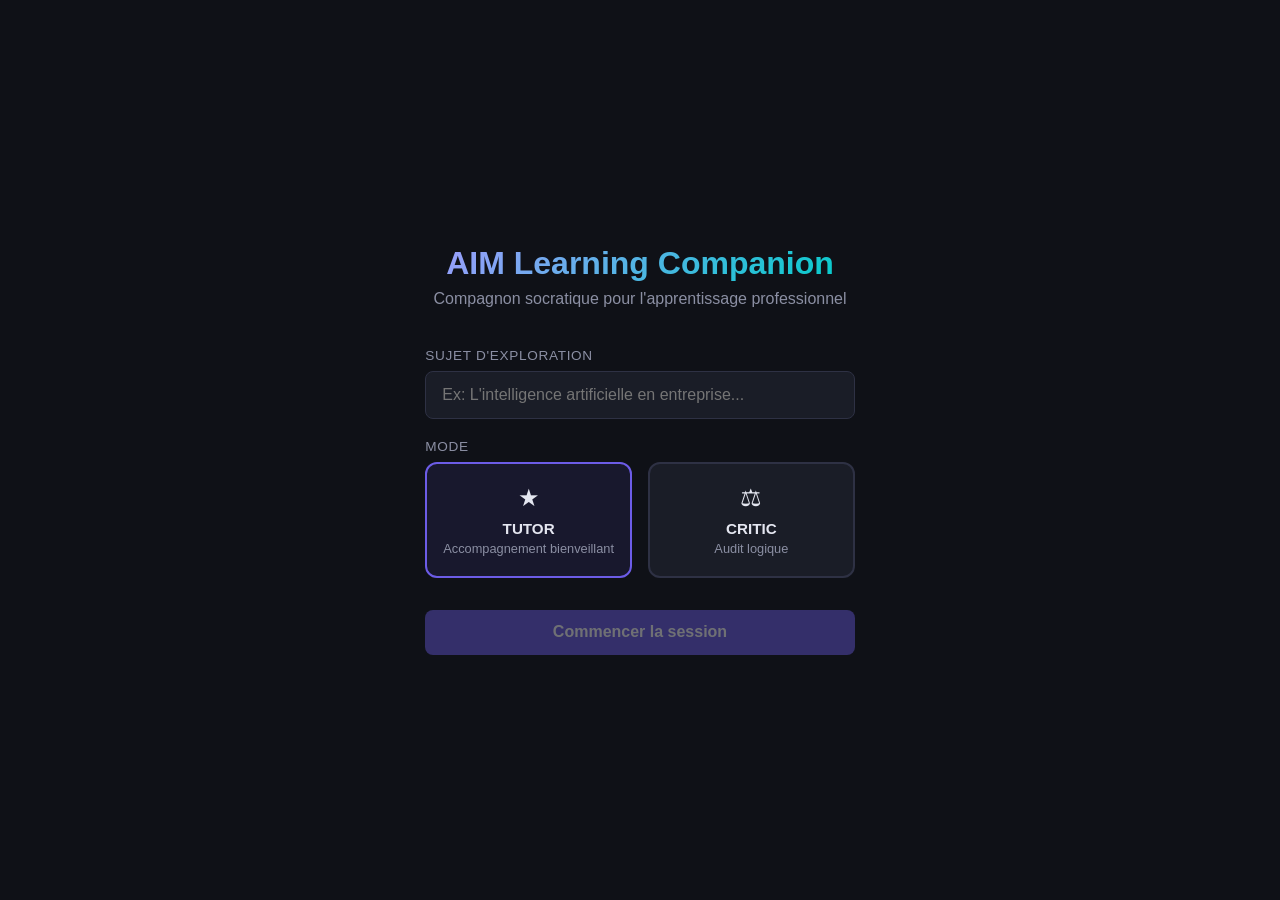
==== static/index.html @ 87344df1 "Build AIM Learning Companion - Socratic AI tutor for professional training Single-page web app with:" ====
<!DOCTYPE html>
<html lang="fr">
<head>
    <meta charset="UTF-8">
    <meta name="viewport" content="width=device-width, initial-scale=1.0">
    <title>AIM Learning Companion</title>
    <link rel="stylesheet" href="/static/style.css">
</head>
<body>
    <div id="app">
        <!-- Setup Screen -->
        <div id="setup-screen" class="screen active">
            <div class="setup-container">
                <h1>AIM Learning Companion</h1>
                <p class="subtitle">Compagnon socratique pour l'apprentissage professionnel</p>
                <div class="setup-form">
                    <label for="topic-input">Sujet d'exploration</label>
                    <input type="text" id="topic-input" placeholder="Ex: L'intelligence artificielle en entreprise..." autocomplete="off">
                    <label for="mode-select">Mode</label>
                    <div class="mode-selector">
                        <button class="mode-btn active" data-mode="TUTOR">
                            <span class="mode-icon">&#9733;</span>
                            <span class="mode-label">TUTOR</span>
                            <span class="mode-desc">Accompagnement bienveillant</span>
                        </button>
                        <button class="mode-btn" data-mode="CRITIC">
                            <span class="mode-icon">&#9878;</span>
                            <span class="mode-label">CRITIC</span>
                            <span class="mode-desc">Audit logique</span>
                        </button>
                    </div>
                    <button id="start-btn" class="primary-btn" disabled>Commencer la session</button>
                </div>
            </div>
        </div>

        <!-- Chat Screen -->
        <div id="chat-screen" class="screen">
            <header class="chat-header">
                <div class="header-left">
                    <h2>Companion</h2>
                    <span id="header-mode" class="mode-badge">TUTOR</span>
                    <span id="header-topic" class="topic-badge"></span>
                </div>
                <div class="header-right">
                    <button id="end-session-btn" class="secondary-btn">Terminer la session</button>
                    <button id="reset-btn" class="secondary-btn">Reset</button>
                </div>
            </header>

            <!-- Phase Indicator -->
            <div class="phase-indicator">
                <div class="phase-step" data-phase="0">
                    <div class="phase-dot"></div>
                    <span class="phase-label">0 Ciblage</span>
                </div>
                <div class="phase-connector"></div>
                <div class="phase-step" data-phase="1">
                    <div class="phase-dot"></div>
                    <span class="phase-label">1 Clarification</span>
                </div>
                <div class="phase-connector"></div>
                <div class="phase-step" data-phase="2">
                    <div class="phase-dot"></div>
                    <span class="phase-label">2 Mécanisme</span>
                </div>
                <div class="phase-connector"></div>
                <div class="phase-step" data-phase="3">
                    <div class="phase-dot"></div>
                    <span class="phase-label">3 Vérification</span>
                </div>
                <div class="phase-connector"></div>
                <div class="phase-step" data-phase="4">
                    <div class="phase-dot"></div>
                    <span class="phase-label">4 Stress-test</span>
                </div>
            </div>

            <!-- Chat Messages -->
            <div id="chat-messages" class="chat-messages"></div>

            <!-- Input Area -->
            <div class="chat-input-area">
                <textarea id="chat-input" placeholder="Écris ta réponse ici..." rows="2"></textarea>
                <button id="send-btn" class="primary-btn">Envoyer</button>
            </div>
        </div>

        <!-- Analysis Screen -->
        <div id="analysis-screen" class="screen">
            <div class="analysis-container">
                <h2>Analyse de session</h2>
                <div id="analysis-loading" class="loading">Analyse en cours...</div>
                <div id="analysis-content" class="hidden">
                    <div class="scores-grid" id="scores-grid"></div>
                    <div class="analysis-section">
                        <h3>Résumé</h3>
                        <p id="analysis-summary"></p>
                    </div>
                    <div class="analysis-section">
                        <h3>Points forts</h3>
                        <ul id="analysis-strengths"></ul>
                    </div>
                    <div class="analysis-section">
                        <h3>Axes d'amélioration</h3>
                        <ul id="analysis-weaknesses"></ul>
                    </div>
                    <div class="analysis-section">
                        <h3>Rythme</h3>
                        <p id="analysis-rhythm"></p>
                    </div>
                    <div class="analysis-actions">
                        <button id="export-btn" class="primary-btn">Exporter en JSON</button>
                        <button id="new-session-btn" class="secondary-btn">Nouvelle session</button>
                    </div>
                </div>
            </div>
        </div>
    </div>

    <script src="/static/app.js"></script>
</body>
</html>
---- static/style.css ----
* {
    margin: 0;
    padding: 0;
    box-sizing: border-box;
}

:root {
    --bg: #0f1117;
    --surface: #1a1d27;
    --surface-2: #242734;
    --border: #2e3144;
    --text: #e4e6f0;
    --text-muted: #8b8fa3;
    --primary: #6c5ce7;
    --primary-light: #a29bfe;
    --accent: #00cec9;
    --success: #00b894;
    --warning: #fdcb6e;
    --danger: #e17055;
    --phase-active: #6c5ce7;
    --phase-done: #00b894;
    --phase-pending: #2e3144;
    --radius: 12px;
    --radius-sm: 8px;
}

body {
    font-family: -apple-system, BlinkMacSystemFont, 'Segoe UI', Roboto, sans-serif;
    background: var(--bg);
    color: var(--text);
    min-height: 100vh;
}

.screen {
    display: none;
    min-height: 100vh;
}

.screen.active {
    display: flex;
    flex-direction: column;
}

/* Setup Screen */
.setup-container {
    max-width: 520px;
    margin: auto;
    padding: 2rem;
    text-align: center;
}

.setup-container h1 {
    font-size: 2rem;
    margin-bottom: 0.5rem;
    background: linear-gradient(135deg, var(--primary-light), var(--accent));
    -webkit-background-clip: text;
    -webkit-text-fill-color: transparent;
    background-clip: text;
}

.subtitle {
    color: var(--text-muted);
    margin-bottom: 2.5rem;
    font-size: 1rem;
}

.setup-form {
    text-align: left;
}

.setup-form label {
    display: block;
    font-size: 0.85rem;
    color: var(--text-muted);
    margin-bottom: 0.5rem;
    margin-top: 1.25rem;
    text-transform: uppercase;
    letter-spacing: 0.05em;
}

.setup-form input {
    width: 100%;
    padding: 0.85rem 1rem;
    background: var(--surface);
    border: 1px solid var(--border);
    border-radius: var(--radius-sm);
    color: var(--text);
    font-size: 1rem;
    outline: none;
    transition: border-color 0.2s;
}

.setup-form input:focus {
    border-color: var(--primary);
}

.mode-selector {
    display: grid;
    grid-template-columns: 1fr 1fr;
    gap: 1rem;
    margin-top: 0.25rem;
}

.mode-btn {
    background: var(--surface);
    border: 2px solid var(--border);
    border-radius: var(--radius);
    padding: 1.25rem 1rem;
    cursor: pointer;
    text-align: center;
    transition: all 0.2s;
    color: var(--text);
}

.mode-btn:hover {
    border-color: var(--primary);
}

.mode-btn.active {
    border-color: var(--primary);
    background: rgba(108, 92, 231, 0.1);
}

.mode-icon {
    font-size: 1.5rem;
    display: block;
    margin-bottom: 0.5rem;
}

.mode-label {
    font-weight: 700;
    font-size: 0.95rem;
    display: block;
    margin-bottom: 0.25rem;
}

.mode-desc {
    font-size: 0.8rem;
    color: var(--text-muted);
}

.primary-btn {
    width: 100%;
    padding: 0.85rem;
    background: var(--primary);
    color: white;
    border: none;
    border-radius: var(--radius-sm);
    font-size: 1rem;
    font-weight: 600;
    cursor: pointer;
    margin-top: 2rem;
    transition: opacity 0.2s;
}

.primary-btn:hover:not(:disabled) {
    opacity: 0.9;
}

.primary-btn:disabled {
    opacity: 0.4;
    cursor: not-allowed;
}

.secondary-btn {
    padding: 0.5rem 1rem;
    background: var(--surface-2);
    color: var(--text);
    border: 1px solid var(--border);
    border-radius: var(--radius-sm);
    font-size: 0.85rem;
    cursor: pointer;
    transition: background 0.2s;
}

.secondary-btn:hover {
    background: var(--border);
}

/* Chat Header */
.chat-header {
    display: flex;
    justify-content: space-between;
    align-items: center;
    padding: 0.75rem 1.5rem;
    background: var(--surface);
    border-bottom: 1px solid var(--border);
}

.header-left {
    display: flex;
    align-items: center;
    gap: 0.75rem;
}

.header-left h2 {
    font-size: 1.1rem;
}

.header-right {
    display: flex;
    gap: 0.5rem;
}

.mode-badge {
    font-size: 0.7rem;
    font-weight: 700;
    padding: 0.2rem 0.6rem;
    background: var(--primary);
    color: white;
    border-radius: 20px;
    text-transform: uppercase;
    letter-spacing: 0.05em;
}

.topic-badge {
    font-size: 0.8rem;
    color: var(--text-muted);
    max-width: 250px;
    overflow: hidden;
    text-overflow: ellipsis;
    white-space: nowrap;
}

/* Phase Indicator */
.phase-indicator {
    display: flex;
    align-items: center;
    justify-content: center;
    padding: 1rem 1.5rem;
    background: var(--surface);
    border-bottom: 1px solid var(--border);
    gap: 0;
}

.phase-step {
    display: flex;
    flex-direction: column;
    align-items: center;
    gap: 0.4rem;
    position: relative;
}

.phase-dot {
    width: 14px;
    height: 14px;
    border-radius: 50%;
    background: var(--phase-pending);
    border: 2px solid var(--border);
    transition: all 0.3s;
}

.phase-step.active .phase-dot {
    background: var(--phase-active);
    border-color: var(--phase-active);
    box-shadow: 0 0 12px rgba(108, 92, 231, 0.5);
}

.phase-step.done .phase-dot {
    background: var(--phase-done);
    border-color: var(--phase-done);
}

.phase-label {
    font-size: 0.7rem;
    color: var(--text-muted);
    white-space: nowrap;
}

.phase-step.active .phase-label {
    color: var(--primary-light);
    font-weight: 600;
}

.phase-step.done .phase-label {
    color: var(--success);
}

.phase-connector {
    width: 40px;
    height: 2px;
    background: var(--border);
    margin: 0 0.25rem;
    margin-bottom: 1.25rem;
}

/* Chat Messages */
.chat-messages {
    flex: 1;
    overflow-y: auto;
    padding: 1.5rem;
    display: flex;
    flex-direction: column;
    gap: 1rem;
}

.message {
    max-width: 80%;
    padding: 0.85rem 1.1rem;
    border-radius: var(--radius);
    line-height: 1.55;
    font-size: 0.95rem;
    white-space: pre-wrap;
}

.message.user {
    align-self: flex-end;
    background: var(--primary);
    color: white;
    border-bottom-right-radius: 4px;
}

.message.assistant {
    align-self: flex-start;
    background: var(--surface-2);
    border: 1px solid var(--border);
    border-bottom-left-radius: 4px;
}

.message.system {
    align-self: center;
    background: transparent;
    color: var(--text-muted);
    font-size: 0.85rem;
    font-style: italic;
    text-align: center;
}

.typing-indicator {
    align-self: flex-start;
    padding: 0.85rem 1.1rem;
    background: var(--surface-2);
    border: 1px solid var(--border);
    border-radius: var(--radius);
    border-bottom-left-radius: 4px;
    color: var(--text-muted);
    font-style: italic;
}

/* Chat Input */
.chat-input-area {
    display: flex;
    gap: 0.75rem;
    padding: 1rem 1.5rem;
    background: var(--surface);
    border-top: 1px solid var(--border);
}

.chat-input-area textarea {
    flex: 1;
    padding: 0.75rem 1rem;
    background: var(--surface-2);
    border: 1px solid var(--border);
    border-radius: var(--radius-sm);
    color: var(--text);
    font-size: 0.95rem;
    font-family: inherit;
    resize: none;
    outline: none;
    transition: border-color 0.2s;
}

.chat-input-area textarea:focus {
    border-color: var(--primary);
}

.chat-input-area .primary-btn {
    width: auto;
    margin-top: 0;
    padding: 0.75rem 1.5rem;
}

/* Analysis Screen */
.analysis-container {
    max-width: 680px;
    margin: 2rem auto;
    padding: 2rem;
}

.analysis-container h2 {
    text-align: center;
    margin-bottom: 2rem;
    font-size: 1.5rem;
}

.loading {
    text-align: center;
    color: var(--text-muted);
    padding: 3rem 0;
    font-style: italic;
}

.hidden {
    display: none;
}

.scores-grid {
    display: grid;
    grid-template-columns: repeat(3, 1fr);
    gap: 1rem;
    margin-bottom: 2rem;
}

.score-card {
    background: var(--surface);
    border: 1px solid var(--border);
    border-radius: var(--radius);
    padding: 1.25rem;
    text-align: center;
}

.score-card .score-value {
    font-size: 2rem;
    font-weight: 700;
    margin-bottom: 0.25rem;
}

.score-card .score-label {
    font-size: 0.8rem;
    color: var(--text-muted);
    text-transform: uppercase;
    letter-spacing: 0.03em;
}

.score-bar {
    height: 4px;
    background: var(--border);
    border-radius: 2px;
    margin-top: 0.75rem;
    overflow: hidden;
}

.score-bar-fill {
    height: 100%;
    border-radius: 2px;
    transition: width 0.8s ease;
}

.analysis-section {
    background: var(--surface);
    border: 1px solid var(--border);
    border-radius: var(--radius);
    padding: 1.25rem;
    margin-bottom: 1rem;
}

.analysis-section h3 {
    font-size: 0.9rem;
    color: var(--text-muted);
    text-transform: uppercase;
    letter-spacing: 0.04em;
    margin-bottom: 0.75rem;
}

.analysis-section p {
    line-height: 1.6;
    font-size: 0.95rem;
}

.analysis-section ul {
    list-style: none;
    padding: 0;
}

.analysis-section li {
    padding: 0.4rem 0;
    padding-left: 1.25rem;
    position: relative;
    font-size: 0.95rem;
}

.analysis-section li::before {
    content: '';
    position: absolute;
    left: 0;
    top: 0.7rem;
    width: 6px;
    height: 6px;
    border-radius: 50%;
    background: var(--primary);
}

.analysis-actions {
    display: flex;
    gap: 1rem;
    margin-top: 2rem;
}

.analysis-actions .primary-btn,
.analysis-actions .secondary-btn {
    flex: 1;
    text-align: center;
}

/* Responsive */
@media (max-width: 640px) {
    .scores-grid {
        grid-template-columns: repeat(2, 1fr);
    }

    .phase-label {
        font-size: 0.6rem;
    }

    .phase-connector {
        width: 20px;
    }

    .message {
        max-width: 90%;
    }
}
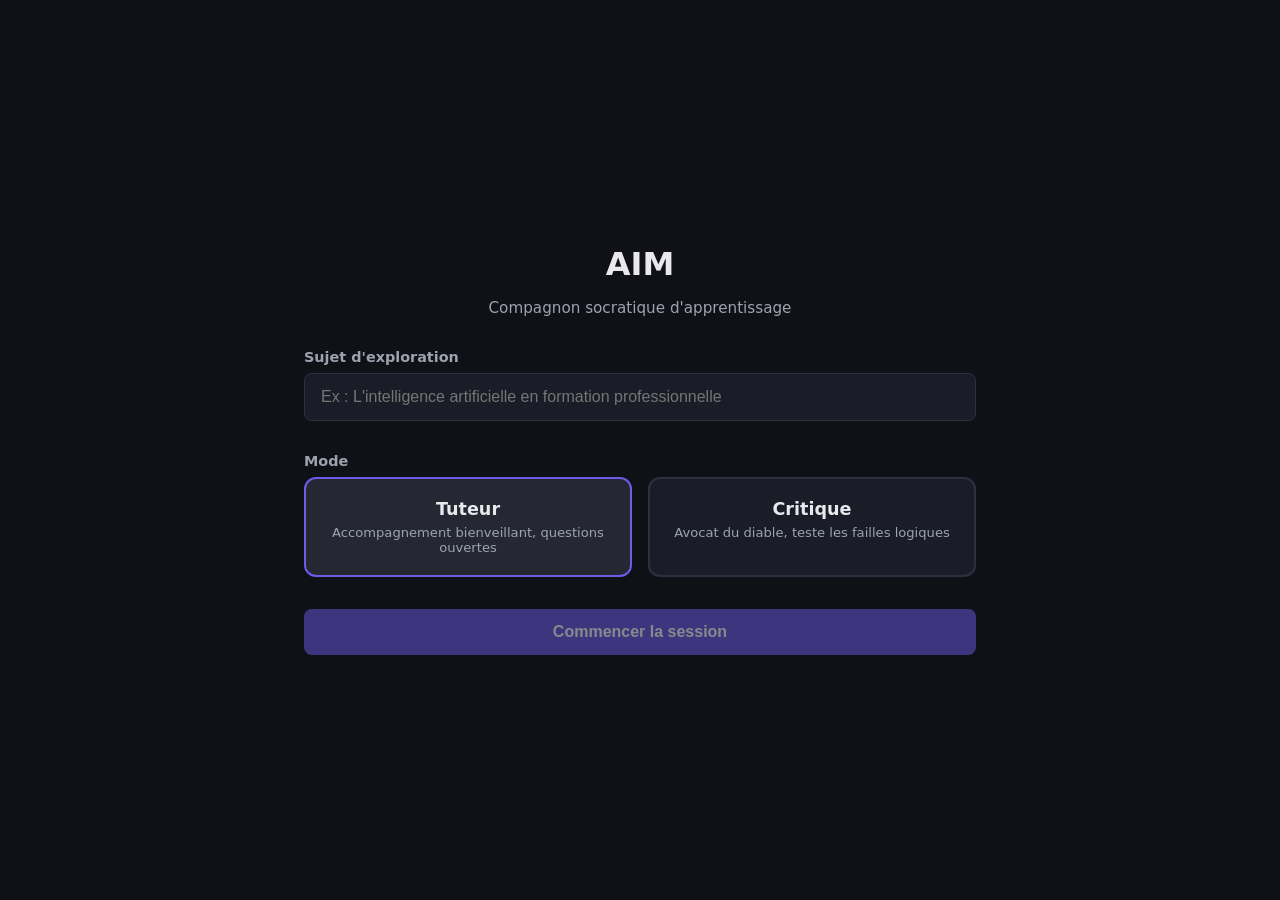
==== commit 1e290766: "Rewrite app: strict Socratic questioning engine with FastAPI backend - Remove standalone client-side" ====
--- a/static/index.html
+++ b/static/index.html
@@ -3,118 +3,95 @@
 <head>
     <meta charset="UTF-8">
     <meta name="viewport" content="width=device-width, initial-scale=1.0">
-    <title>AIM Learning Companion</title>
+    <title>AIM - Compagnon d'apprentissage</title>
     <link rel="stylesheet" href="/static/style.css">
 </head>
 <body>
-    <div id="app">
-        <!-- Setup Screen -->
-        <div id="setup-screen" class="screen active">
-            <div class="setup-container">
-                <h1>AIM Learning Companion</h1>
-                <p class="subtitle">Compagnon socratique pour l'apprentissage professionnel</p>
-                <div class="setup-form">
-                    <label for="topic-input">Sujet d'exploration</label>
-                    <input type="text" id="topic-input" placeholder="Ex: L'intelligence artificielle en entreprise..." autocomplete="off">
-                    <label for="mode-select">Mode</label>
-                    <div class="mode-selector">
-                        <button class="mode-btn active" data-mode="TUTOR">
-                            <span class="mode-icon">&#9733;</span>
-                            <span class="mode-label">TUTOR</span>
-                            <span class="mode-desc">Accompagnement bienveillant</span>
-                        </button>
-                        <button class="mode-btn" data-mode="CRITIC">
-                            <span class="mode-icon">&#9878;</span>
-                            <span class="mode-label">CRITIC</span>
-                            <span class="mode-desc">Audit logique</span>
-                        </button>
-                    </div>
-                    <button id="start-btn" class="primary-btn" disabled>Commencer la session</button>
+
+    <!-- ===== Setup Screen ===== -->
+    <div id="setup-screen" class="screen active">
+        <h1>AIM</h1>
+        <p class="subtitle">Compagnon socratique d'apprentissage</p>
+
+        <div class="form-group">
+            <label for="topic-input">Sujet d'exploration</label>
+            <input type="text" id="topic-input" placeholder="Ex : L'intelligence artificielle en formation professionnelle">
+        </div>
+
+        <div class="form-group">
+            <label>Mode</label>
+            <div class="mode-selector">
+                <div class="mode-btn selected" data-mode="TUTOR">
+                    <div class="mode-title">Tuteur</div>
+                    <div class="mode-desc">Accompagnement bienveillant, questions ouvertes</div>
+                </div>
+                <div class="mode-btn" data-mode="CRITIC">
+                    <div class="mode-title">Critique</div>
+                    <div class="mode-desc">Avocat du diable, teste les failles logiques</div>
                 </div>
             </div>
         </div>
 
-        <!-- Chat Screen -->
-        <div id="chat-screen" class="screen">
-            <header class="chat-header">
-                <div class="header-left">
-                    <h2>Companion</h2>
-                    <span id="header-mode" class="mode-badge">TUTOR</span>
-                    <span id="header-topic" class="topic-badge"></span>
-                </div>
-                <div class="header-right">
-                    <button id="end-session-btn" class="secondary-btn">Terminer la session</button>
-                    <button id="reset-btn" class="secondary-btn">Reset</button>
-                </div>
-            </header>
+        <button id="btn-start" class="btn-primary" disabled>Commencer la session</button>
+    </div>
 
-            <!-- Phase Indicator -->
-            <div class="phase-indicator">
-                <div class="phase-step" data-phase="0">
-                    <div class="phase-dot"></div>
-                    <span class="phase-label">0 Ciblage</span>
-                </div>
-                <div class="phase-connector"></div>
-                <div class="phase-step" data-phase="1">
-                    <div class="phase-dot"></div>
-                    <span class="phase-label">1 Clarification</span>
-                </div>
-                <div class="phase-connector"></div>
-                <div class="phase-step" data-phase="2">
-                    <div class="phase-dot"></div>
-                    <span class="phase-label">2 Mécanisme</span>
-                </div>
-                <div class="phase-connector"></div>
-                <div class="phase-step" data-phase="3">
-                    <div class="phase-dot"></div>
-                    <span class="phase-label">3 Vérification</span>
-                </div>
-                <div class="phase-connector"></div>
-                <div class="phase-step" data-phase="4">
-                    <div class="phase-dot"></div>
-                    <span class="phase-label">4 Stress-test</span>
-                </div>
+    <!-- ===== Chat Screen ===== -->
+    <div id="chat-screen" class="screen">
+        <div class="chat-header">
+            <div class="chat-header-left">
+                <span id="mode-badge" class="badge badge-mode"></span>
+                <span id="topic-badge" class="badge badge-topic"></span>
             </div>
-
-            <!-- Chat Messages -->
-            <div id="chat-messages" class="chat-messages"></div>
-
-            <!-- Input Area -->
-            <div class="chat-input-area">
-                <textarea id="chat-input" placeholder="Écris ta réponse ici..." rows="2"></textarea>
-                <button id="send-btn" class="primary-btn">Envoyer</button>
+            <div class="chat-header-right">
+                <button id="btn-end-session" class="btn-end">Terminer la session</button>
+                <button id="btn-reset" class="btn-reset">Recommencer</button>
             </div>
         </div>
 
-        <!-- Analysis Screen -->
-        <div id="analysis-screen" class="screen">
-            <div class="analysis-container">
-                <h2>Analyse de session</h2>
-                <div id="analysis-loading" class="loading">Analyse en cours...</div>
-                <div id="analysis-content" class="hidden">
-                    <div class="scores-grid" id="scores-grid"></div>
-                    <div class="analysis-section">
-                        <h3>Résumé</h3>
-                        <p id="analysis-summary"></p>
-                    </div>
-                    <div class="analysis-section">
-                        <h3>Points forts</h3>
-                        <ul id="analysis-strengths"></ul>
-                    </div>
-                    <div class="analysis-section">
-                        <h3>Axes d'amélioration</h3>
-                        <ul id="analysis-weaknesses"></ul>
-                    </div>
-                    <div class="analysis-section">
-                        <h3>Rythme</h3>
-                        <p id="analysis-rhythm"></p>
-                    </div>
-                    <div class="analysis-actions">
-                        <button id="export-btn" class="primary-btn">Exporter en JSON</button>
-                        <button id="new-session-btn" class="secondary-btn">Nouvelle session</button>
-                    </div>
-                </div>
+        <div class="phase-indicator" id="phase-dots"></div>
+        <div class="phase-labels" id="phase-labels"></div>
+
+        <div class="messages" id="messages">
+            <div class="typing-indicator" id="typing">
+                <span></span><span></span><span></span>
             </div>
+        </div>
+
+        <div class="input-bar">
+            <input type="text" id="chat-input" placeholder="Tape ta reflexion ici...">
+            <button id="btn-send" class="btn-send">Envoyer</button>
+        </div>
+    </div>
+
+    <!-- ===== Analysis Screen ===== -->
+    <div id="analysis-screen" class="screen">
+        <h2>Rapport de session</h2>
+
+        <div class="scores-grid" id="scores-grid"></div>
+
+        <div class="analysis-section">
+            <h3>Bilan</h3>
+            <p id="analysis-summary"></p>
+        </div>
+
+        <div class="analysis-section">
+            <h3>Points forts</h3>
+            <ul id="analysis-strengths"></ul>
+        </div>
+
+        <div class="analysis-section">
+            <h3>Axes d'amelioration</h3>
+            <ul id="analysis-weaknesses"></ul>
+        </div>
+
+        <div class="analysis-section">
+            <h3>Rythme</h3>
+            <p>Reponses en moins de 8 secondes : <span id="rhythm-count" class="rhythm-badge">0</span></p>
+        </div>
+
+        <div class="analysis-actions">
+            <button id="btn-export" class="btn-secondary">Exporter JSON</button>
+            <button id="btn-new-session" class="btn-primary">Nouvelle session</button>
         </div>
     </div>
 
--- a/static/style.css
+++ b/static/style.css
@@ -1,460 +1,432 @@
-* {
-    margin: 0;
-    padding: 0;
-    box-sizing: border-box;
-}
-
+/* ===== Variables & Reset ===== */
 :root {
-    --bg: #0f1117;
-    --surface: #1a1d27;
-    --surface-2: #242734;
-    --border: #2e3144;
-    --text: #e4e6f0;
-    --text-muted: #8b8fa3;
-    --primary: #6c5ce7;
-    --primary-light: #a29bfe;
-    --accent: #00cec9;
+    --bg-primary: #0f1117;
+    --bg-secondary: #1a1d27;
+    --bg-tertiary: #252833;
+    --text-primary: #e8e8ed;
+    --text-secondary: #9ca3af;
+    --accent: #6c5ce7;
+    --accent-light: #a29bfe;
     --success: #00b894;
     --warning: #fdcb6e;
     --danger: #e17055;
-    --phase-active: #6c5ce7;
-    --phase-done: #00b894;
-    --phase-pending: #2e3144;
+    --border: #2d3040;
     --radius: 12px;
     --radius-sm: 8px;
 }
 
+*, *::before, *::after { box-sizing: border-box; margin: 0; padding: 0; }
+
 body {
-    font-family: -apple-system, BlinkMacSystemFont, 'Segoe UI', Roboto, sans-serif;
-    background: var(--bg);
-    color: var(--text);
+    font-family: 'Segoe UI', system-ui, -apple-system, sans-serif;
+    background: var(--bg-primary);
+    color: var(--text-primary);
     min-height: 100vh;
-}
-
-.screen {
-    display: none;
+    display: flex;
+    justify-content: center;
+    align-items: center;
+}
+
+.screen { display: none; width: 100%; max-width: 720px; padding: 24px; }
+.screen.active { display: flex; flex-direction: column; }
+
+/* ===== Setup Screen ===== */
+#setup-screen {
+    align-items: center;
+    gap: 32px;
     min-height: 100vh;
-}
-
-.screen.active {
+    justify-content: center;
+}
+
+#setup-screen h1 {
+    font-size: 2rem;
+    font-weight: 700;
+    text-align: center;
+}
+
+#setup-screen p.subtitle {
+    color: var(--text-secondary);
+    text-align: center;
+    margin-top: -16px;
+    font-size: 0.95rem;
+}
+
+.form-group {
+    width: 100%;
     display: flex;
     flex-direction: column;
-}
-
-/* Setup Screen */
-.setup-container {
-    max-width: 520px;
-    margin: auto;
-    padding: 2rem;
-    text-align: center;
-}
-
-.setup-container h1 {
-    font-size: 2rem;
-    margin-bottom: 0.5rem;
-    background: linear-gradient(135deg, var(--primary-light), var(--accent));
-    -webkit-background-clip: text;
-    -webkit-text-fill-color: transparent;
-    background-clip: text;
-}
-
-.subtitle {
-    color: var(--text-muted);
-    margin-bottom: 2.5rem;
-    font-size: 1rem;
-}
-
-.setup-form {
-    text-align: left;
-}
-
-.setup-form label {
-    display: block;
-    font-size: 0.85rem;
-    color: var(--text-muted);
-    margin-bottom: 0.5rem;
-    margin-top: 1.25rem;
-    text-transform: uppercase;
-    letter-spacing: 0.05em;
-}
-
-.setup-form input {
-    width: 100%;
-    padding: 0.85rem 1rem;
-    background: var(--surface);
-    border: 1px solid var(--border);
-    border-radius: var(--radius-sm);
-    color: var(--text);
+    gap: 8px;
+}
+
+.form-group label {
+    font-weight: 600;
+    font-size: 0.9rem;
+    color: var(--text-secondary);
+}
+
+.form-group input {
+    padding: 14px 16px;
+    border-radius: var(--radius-sm);
+    border: 1px solid var(--border);
+    background: var(--bg-secondary);
+    color: var(--text-primary);
     font-size: 1rem;
     outline: none;
     transition: border-color 0.2s;
 }
 
-.setup-form input:focus {
-    border-color: var(--primary);
+.form-group input:focus {
+    border-color: var(--accent);
 }
 
 .mode-selector {
-    display: grid;
-    grid-template-columns: 1fr 1fr;
-    gap: 1rem;
-    margin-top: 0.25rem;
+    display: flex;
+    gap: 16px;
+    width: 100%;
 }
 
 .mode-btn {
-    background: var(--surface);
+    flex: 1;
+    padding: 20px 16px;
+    border-radius: var(--radius);
     border: 2px solid var(--border);
-    border-radius: var(--radius);
-    padding: 1.25rem 1rem;
+    background: var(--bg-secondary);
+    color: var(--text-primary);
     cursor: pointer;
     text-align: center;
     transition: all 0.2s;
-    color: var(--text);
-}
-
-.mode-btn:hover {
-    border-color: var(--primary);
-}
-
-.mode-btn.active {
-    border-color: var(--primary);
-    background: rgba(108, 92, 231, 0.1);
-}
-
-.mode-icon {
-    font-size: 1.5rem;
-    display: block;
-    margin-bottom: 0.5rem;
-}
-
-.mode-label {
+}
+
+.mode-btn:hover { border-color: var(--accent-light); }
+.mode-btn.selected { border-color: var(--accent); background: var(--bg-tertiary); }
+
+.mode-btn .mode-title {
     font-weight: 700;
-    font-size: 0.95rem;
-    display: block;
-    margin-bottom: 0.25rem;
-}
-
-.mode-desc {
-    font-size: 0.8rem;
-    color: var(--text-muted);
-}
-
-.primary-btn {
-    width: 100%;
-    padding: 0.85rem;
-    background: var(--primary);
-    color: white;
+    font-size: 1.1rem;
+    margin-bottom: 6px;
+}
+
+.mode-btn .mode-desc {
+    font-size: 0.82rem;
+    color: var(--text-secondary);
+}
+
+.btn-primary {
+    padding: 14px 32px;
+    border-radius: var(--radius-sm);
     border: none;
-    border-radius: var(--radius-sm);
+    background: var(--accent);
+    color: #fff;
     font-size: 1rem;
     font-weight: 600;
     cursor: pointer;
-    margin-top: 2rem;
     transition: opacity 0.2s;
-}
-
-.primary-btn:hover:not(:disabled) {
-    opacity: 0.9;
-}
-
-.primary-btn:disabled {
-    opacity: 0.4;
-    cursor: not-allowed;
-}
-
-.secondary-btn {
-    padding: 0.5rem 1rem;
-    background: var(--surface-2);
-    color: var(--text);
-    border: 1px solid var(--border);
-    border-radius: var(--radius-sm);
+    width: 100%;
+}
+
+.btn-primary:hover { opacity: 0.9; }
+.btn-primary:disabled { opacity: 0.5; cursor: not-allowed; }
+
+/* ===== Chat Screen ===== */
+#chat-screen {
+    height: 100vh;
+    max-height: 100vh;
+    padding: 0;
+    gap: 0;
+}
+
+.chat-header {
+    padding: 16px 24px;
+    border-bottom: 1px solid var(--border);
+    display: flex;
+    align-items: center;
+    justify-content: space-between;
+    flex-shrink: 0;
+}
+
+.chat-header-left {
+    display: flex;
+    align-items: center;
+    gap: 12px;
+}
+
+.badge {
+    padding: 4px 12px;
+    border-radius: 20px;
+    font-size: 0.78rem;
+    font-weight: 600;
+}
+
+.badge-mode { background: var(--accent); color: #fff; }
+.badge-topic { background: var(--bg-tertiary); color: var(--text-secondary); border: 1px solid var(--border); }
+
+.chat-header-right {
+    display: flex;
+    align-items: center;
+}
+
+.btn-end {
+    padding: 8px 16px;
+    border-radius: var(--radius-sm);
+    border: 1px solid var(--danger);
+    background: transparent;
+    color: var(--danger);
     font-size: 0.85rem;
-    cursor: pointer;
-    transition: background 0.2s;
-}
-
-.secondary-btn:hover {
-    background: var(--border);
-}
-
-/* Chat Header */
-.chat-header {
-    display: flex;
-    justify-content: space-between;
-    align-items: center;
-    padding: 0.75rem 1.5rem;
-    background: var(--surface);
-    border-bottom: 1px solid var(--border);
-}
-
-.header-left {
-    display: flex;
-    align-items: center;
-    gap: 0.75rem;
-}
-
-.header-left h2 {
-    font-size: 1.1rem;
-}
-
-.header-right {
-    display: flex;
-    gap: 0.5rem;
-}
-
-.mode-badge {
-    font-size: 0.7rem;
+    font-weight: 600;
+    cursor: pointer;
+    transition: all 0.2s;
+}
+
+.btn-end:hover { background: var(--danger); color: #fff; }
+
+.btn-reset {
+    padding: 8px 16px;
+    border-radius: var(--radius-sm);
+    border: 1px solid var(--border);
+    background: transparent;
+    color: var(--text-secondary);
+    font-size: 0.85rem;
+    cursor: pointer;
+    margin-left: 8px;
+}
+
+.btn-reset:hover { border-color: var(--text-secondary); }
+
+/* Phase indicator */
+.phase-indicator {
+    display: flex;
+    align-items: center;
+    justify-content: center;
+    gap: 0;
+    padding: 14px 24px 6px;
+    flex-shrink: 0;
+}
+
+.phase-step {
+    display: flex;
+    align-items: center;
+}
+
+.phase-dot {
+    width: 32px;
+    height: 32px;
+    border-radius: 50%;
+    display: flex;
+    align-items: center;
+    justify-content: center;
+    font-size: 0.75rem;
     font-weight: 700;
-    padding: 0.2rem 0.6rem;
-    background: var(--primary);
-    color: white;
-    border-radius: 20px;
-    text-transform: uppercase;
-    letter-spacing: 0.05em;
-}
-
-.topic-badge {
-    font-size: 0.8rem;
-    color: var(--text-muted);
-    max-width: 250px;
-    overflow: hidden;
-    text-overflow: ellipsis;
-    white-space: nowrap;
-}
-
-/* Phase Indicator */
-.phase-indicator {
-    display: flex;
-    align-items: center;
-    justify-content: center;
-    padding: 1rem 1.5rem;
-    background: var(--surface);
-    border-bottom: 1px solid var(--border);
-    gap: 0;
-}
-
-.phase-step {
-    display: flex;
-    flex-direction: column;
-    align-items: center;
-    gap: 0.4rem;
-    position: relative;
-}
-
-.phase-dot {
-    width: 14px;
-    height: 14px;
-    border-radius: 50%;
-    background: var(--phase-pending);
+    background: var(--bg-tertiary);
+    color: var(--text-secondary);
     border: 2px solid var(--border);
     transition: all 0.3s;
-}
-
-.phase-step.active .phase-dot {
-    background: var(--phase-active);
-    border-color: var(--phase-active);
-    box-shadow: 0 0 12px rgba(108, 92, 231, 0.5);
-}
-
-.phase-step.done .phase-dot {
-    background: var(--phase-done);
-    border-color: var(--phase-done);
-}
-
-.phase-label {
-    font-size: 0.7rem;
-    color: var(--text-muted);
-    white-space: nowrap;
-}
-
-.phase-step.active .phase-label {
-    color: var(--primary-light);
-    font-weight: 600;
-}
-
-.phase-step.done .phase-label {
-    color: var(--success);
+    flex-shrink: 0;
+}
+
+.phase-dot.active {
+    background: var(--accent);
+    color: #fff;
+    border-color: var(--accent);
+}
+
+.phase-dot.done {
+    background: var(--success);
+    color: #fff;
+    border-color: var(--success);
 }
 
 .phase-connector {
-    width: 40px;
+    width: 32px;
     height: 2px;
     background: var(--border);
-    margin: 0 0.25rem;
-    margin-bottom: 1.25rem;
-}
-
-/* Chat Messages */
-.chat-messages {
+    flex-shrink: 0;
+}
+
+.phase-connector.done { background: var(--success); }
+
+.phase-labels {
+    display: flex;
+    justify-content: space-between;
+    padding: 4px 12px 10px;
+    flex-shrink: 0;
+    border-bottom: 1px solid var(--border);
+}
+
+.phase-label-text {
+    font-size: 0.68rem;
+    color: var(--text-secondary);
+    text-align: center;
+    flex: 1;
+}
+
+.phase-label-text.active { color: var(--accent-light); font-weight: 600; }
+
+/* Messages */
+.messages {
     flex: 1;
     overflow-y: auto;
-    padding: 1.5rem;
+    padding: 24px;
     display: flex;
     flex-direction: column;
-    gap: 1rem;
+    gap: 16px;
 }
 
 .message {
-    max-width: 80%;
-    padding: 0.85rem 1.1rem;
+    max-width: 85%;
+    padding: 14px 18px;
     border-radius: var(--radius);
     line-height: 1.55;
     font-size: 0.95rem;
     white-space: pre-wrap;
+    word-wrap: break-word;
+}
+
+.message.assistant {
+    background: var(--bg-secondary);
+    border: 1px solid var(--border);
+    align-self: flex-start;
 }
 
 .message.user {
+    background: var(--accent);
+    color: #fff;
     align-self: flex-end;
-    background: var(--primary);
-    color: white;
-    border-bottom-right-radius: 4px;
-}
-
-.message.assistant {
-    align-self: flex-start;
-    background: var(--surface-2);
-    border: 1px solid var(--border);
-    border-bottom-left-radius: 4px;
-}
-
-.message.system {
-    align-self: center;
-    background: transparent;
-    color: var(--text-muted);
-    font-size: 0.85rem;
-    font-style: italic;
-    text-align: center;
 }
 
 .typing-indicator {
     align-self: flex-start;
-    padding: 0.85rem 1.1rem;
-    background: var(--surface-2);
+    padding: 14px 18px;
+    background: var(--bg-secondary);
     border: 1px solid var(--border);
     border-radius: var(--radius);
-    border-bottom-left-radius: 4px;
-    color: var(--text-muted);
-    font-style: italic;
-}
-
-/* Chat Input */
-.chat-input-area {
-    display: flex;
-    gap: 0.75rem;
-    padding: 1rem 1.5rem;
-    background: var(--surface);
+    display: none;
+}
+
+.typing-indicator span {
+    display: inline-block;
+    width: 8px;
+    height: 8px;
+    background: var(--text-secondary);
+    border-radius: 50%;
+    margin: 0 2px;
+    animation: bounce 1.4s ease-in-out infinite;
+}
+
+.typing-indicator span:nth-child(2) { animation-delay: 0.2s; }
+.typing-indicator span:nth-child(3) { animation-delay: 0.4s; }
+
+@keyframes bounce {
+    0%, 60%, 100% { transform: translateY(0); }
+    30% { transform: translateY(-6px); }
+}
+
+/* Input bar */
+.input-bar {
+    padding: 16px 24px;
     border-top: 1px solid var(--border);
-}
-
-.chat-input-area textarea {
+    display: flex;
+    gap: 12px;
+    flex-shrink: 0;
+}
+
+.input-bar input {
     flex: 1;
-    padding: 0.75rem 1rem;
-    background: var(--surface-2);
-    border: 1px solid var(--border);
-    border-radius: var(--radius-sm);
-    color: var(--text);
-    font-size: 0.95rem;
-    font-family: inherit;
-    resize: none;
+    padding: 14px 16px;
+    border-radius: var(--radius-sm);
+    border: 1px solid var(--border);
+    background: var(--bg-secondary);
+    color: var(--text-primary);
+    font-size: 1rem;
     outline: none;
-    transition: border-color 0.2s;
-}
-
-.chat-input-area textarea:focus {
-    border-color: var(--primary);
-}
-
-.chat-input-area .primary-btn {
-    width: auto;
-    margin-top: 0;
-    padding: 0.75rem 1.5rem;
-}
-
-/* Analysis Screen */
-.analysis-container {
-    max-width: 680px;
-    margin: 2rem auto;
-    padding: 2rem;
-}
-
-.analysis-container h2 {
-    text-align: center;
-    margin-bottom: 2rem;
+}
+
+.input-bar input:focus { border-color: var(--accent); }
+
+.btn-send {
+    padding: 14px 24px;
+    border-radius: var(--radius-sm);
+    border: none;
+    background: var(--accent);
+    color: #fff;
+    font-weight: 600;
+    cursor: pointer;
+}
+
+.btn-send:disabled { opacity: 0.5; cursor: not-allowed; }
+
+/* ===== Analysis Screen ===== */
+#analysis-screen {
+    min-height: 100vh;
+    justify-content: flex-start;
+    padding-top: 40px;
+    gap: 24px;
+}
+
+#analysis-screen h2 {
     font-size: 1.5rem;
-}
-
-.loading {
-    text-align: center;
-    color: var(--text-muted);
-    padding: 3rem 0;
-    font-style: italic;
-}
-
-.hidden {
-    display: none;
+    text-align: center;
 }
 
 .scores-grid {
     display: grid;
     grid-template-columns: repeat(3, 1fr);
-    gap: 1rem;
-    margin-bottom: 2rem;
+    gap: 12px;
+    width: 100%;
 }
 
 .score-card {
-    background: var(--surface);
-    border: 1px solid var(--border);
-    border-radius: var(--radius);
-    padding: 1.25rem;
+    background: var(--bg-secondary);
+    border: 1px solid var(--border);
+    border-radius: var(--radius-sm);
+    padding: 16px;
     text-align: center;
 }
 
 .score-card .score-value {
     font-size: 2rem;
     font-weight: 700;
-    margin-bottom: 0.25rem;
+    color: var(--accent-light);
 }
 
 .score-card .score-label {
-    font-size: 0.8rem;
-    color: var(--text-muted);
-    text-transform: uppercase;
-    letter-spacing: 0.03em;
+    font-size: 0.78rem;
+    color: var(--text-secondary);
+    margin-top: 4px;
 }
 
 .score-bar {
+    width: 100%;
     height: 4px;
-    background: var(--border);
+    background: var(--bg-tertiary);
     border-radius: 2px;
-    margin-top: 0.75rem;
+    margin-top: 8px;
     overflow: hidden;
 }
 
 .score-bar-fill {
     height: 100%;
+    background: var(--accent);
     border-radius: 2px;
-    transition: width 0.8s ease;
+    transition: width 0.6s ease;
 }
 
 .analysis-section {
-    background: var(--surface);
+    width: 100%;
+    background: var(--bg-secondary);
     border: 1px solid var(--border);
     border-radius: var(--radius);
-    padding: 1.25rem;
-    margin-bottom: 1rem;
+    padding: 20px;
 }
 
 .analysis-section h3 {
-    font-size: 0.9rem;
-    color: var(--text-muted);
-    text-transform: uppercase;
-    letter-spacing: 0.04em;
-    margin-bottom: 0.75rem;
-}
-
-.analysis-section p {
+    font-size: 1rem;
+    margin-bottom: 12px;
+    color: var(--text-secondary);
+}
+
+.analysis-section p, .analysis-section li {
     line-height: 1.6;
-    font-size: 0.95rem;
+    font-size: 0.92rem;
 }
 
 .analysis-section ul {
@@ -462,51 +434,46 @@
     padding: 0;
 }
 
-.analysis-section li {
-    padding: 0.4rem 0;
-    padding-left: 1.25rem;
-    position: relative;
+.analysis-section ul li::before {
+    content: "- ";
+    color: var(--accent-light);
+}
+
+.rhythm-badge {
+    display: inline-block;
+    padding: 6px 14px;
+    border-radius: 20px;
+    font-size: 0.85rem;
+    font-weight: 600;
+    background: var(--bg-tertiary);
+    border: 1px solid var(--border);
+}
+
+.analysis-actions {
+    display: flex;
+    gap: 12px;
+    width: 100%;
+}
+
+.analysis-actions button { flex: 1; }
+
+.btn-secondary {
+    padding: 14px 24px;
+    border-radius: var(--radius-sm);
+    border: 1px solid var(--border);
+    background: transparent;
+    color: var(--text-primary);
     font-size: 0.95rem;
-}
-
-.analysis-section li::before {
-    content: '';
-    position: absolute;
-    left: 0;
-    top: 0.7rem;
-    width: 6px;
-    height: 6px;
-    border-radius: 50%;
-    background: var(--primary);
-}
-
-.analysis-actions {
-    display: flex;
-    gap: 1rem;
-    margin-top: 2rem;
-}
-
-.analysis-actions .primary-btn,
-.analysis-actions .secondary-btn {
-    flex: 1;
-    text-align: center;
-}
-
-/* Responsive */
-@media (max-width: 640px) {
-    .scores-grid {
-        grid-template-columns: repeat(2, 1fr);
-    }
-
-    .phase-label {
-        font-size: 0.6rem;
-    }
-
-    .phase-connector {
-        width: 20px;
-    }
-
-    .message {
-        max-width: 90%;
-    }
-}
+    font-weight: 600;
+    cursor: pointer;
+}
+
+.btn-secondary:hover { border-color: var(--accent); }
+
+/* ===== Responsive ===== */
+@media (max-width: 600px) {
+    .scores-grid { grid-template-columns: repeat(2, 1fr); }
+    .mode-selector { flex-direction: column; }
+    .analysis-actions { flex-direction: column; }
+    .chat-header { flex-wrap: wrap; gap: 8px; }
+}
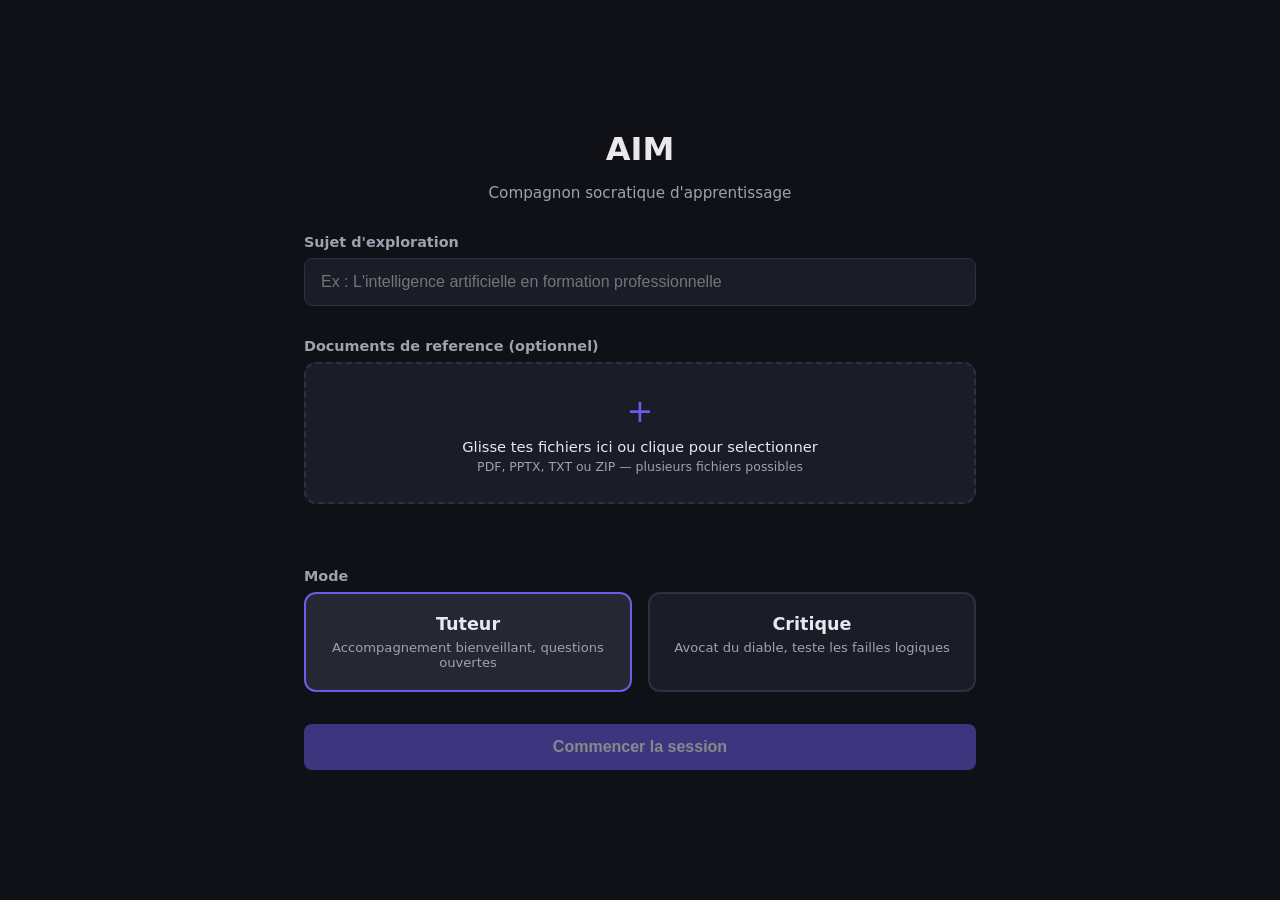
==== commit 6e796e2b: "Add file upload for RAG: PDF, PPTX, TXT, ZIP support with drag & drop - Upload zone on setup screen " ====
--- a/static/index.html
+++ b/static/index.html
@@ -16,6 +16,18 @@
         <div class="form-group">
             <label for="topic-input">Sujet d'exploration</label>
             <input type="text" id="topic-input" placeholder="Ex : L'intelligence artificielle en formation professionnelle">
+        </div>
+
+        <div class="form-group">
+            <label>Documents de reference (optionnel)</label>
+            <div class="upload-zone" id="upload-zone">
+                <div class="upload-icon">+</div>
+                <div class="upload-text">Glisse tes fichiers ici ou clique pour selectionner</div>
+                <div class="upload-hint">PDF, PPTX, TXT ou ZIP — plusieurs fichiers possibles</div>
+                <input type="file" id="file-input" multiple accept=".pdf,.pptx,.ppt,.txt,.zip" hidden>
+            </div>
+            <div class="upload-list" id="upload-list"></div>
+            <div class="upload-status" id="upload-status"></div>
         </div>
 
         <div class="form-group">
@@ -41,6 +53,7 @@
             <div class="chat-header-left">
                 <span id="mode-badge" class="badge badge-mode"></span>
                 <span id="topic-badge" class="badge badge-topic"></span>
+                <span id="docs-badge" class="badge badge-docs" style="display:none"></span>
             </div>
             <div class="chat-header-right">
                 <button id="btn-end-session" class="btn-end">Terminer la session</button>
--- a/static/style.css
+++ b/static/style.css
@@ -127,6 +127,118 @@
 .btn-primary:hover { opacity: 0.9; }
 .btn-primary:disabled { opacity: 0.5; cursor: not-allowed; }
 
+/* ===== Upload Zone ===== */
+.upload-zone {
+    width: 100%;
+    border: 2px dashed var(--border);
+    border-radius: var(--radius);
+    padding: 28px 20px;
+    text-align: center;
+    cursor: pointer;
+    transition: all 0.2s;
+    background: var(--bg-secondary);
+}
+
+.upload-zone:hover, .upload-zone.dragover {
+    border-color: var(--accent);
+    background: var(--bg-tertiary);
+}
+
+.upload-zone.uploading {
+    opacity: 0.6;
+    pointer-events: none;
+}
+
+.upload-icon {
+    font-size: 2rem;
+    color: var(--accent);
+    margin-bottom: 8px;
+    font-weight: 300;
+}
+
+.upload-text {
+    font-size: 0.92rem;
+    color: var(--text-primary);
+    margin-bottom: 4px;
+}
+
+.upload-hint {
+    font-size: 0.78rem;
+    color: var(--text-secondary);
+}
+
+.upload-list {
+    width: 100%;
+    display: flex;
+    flex-direction: column;
+    gap: 6px;
+}
+
+.upload-item {
+    display: flex;
+    align-items: center;
+    gap: 10px;
+    padding: 10px 14px;
+    background: var(--bg-secondary);
+    border: 1px solid var(--border);
+    border-radius: var(--radius-sm);
+    font-size: 0.85rem;
+}
+
+.upload-item-icon {
+    background: var(--accent);
+    color: #fff;
+    padding: 2px 8px;
+    border-radius: 4px;
+    font-size: 0.7rem;
+    font-weight: 700;
+    flex-shrink: 0;
+}
+
+.upload-item-name {
+    flex: 1;
+    overflow: hidden;
+    text-overflow: ellipsis;
+    white-space: nowrap;
+}
+
+.upload-item-chunks {
+    color: var(--text-secondary);
+    font-size: 0.78rem;
+    flex-shrink: 0;
+}
+
+.upload-item-delete {
+    background: transparent;
+    border: 1px solid var(--border);
+    color: var(--text-secondary);
+    border-radius: 4px;
+    cursor: pointer;
+    padding: 2px 8px;
+    font-size: 0.75rem;
+    transition: all 0.2s;
+}
+
+.upload-item-delete:hover {
+    border-color: var(--danger);
+    color: var(--danger);
+}
+
+.upload-status {
+    font-size: 0.82rem;
+    min-height: 1.2em;
+}
+
+.upload-status.success { color: var(--success); }
+.upload-status.warning { color: var(--warning); }
+.upload-status.error { color: var(--danger); }
+.upload-status.uploading { color: var(--accent-light); }
+
+.badge-docs {
+    background: var(--success);
+    color: #fff;
+}
+
 /* ===== Chat Screen ===== */
 #chat-screen {
     height: 100vh;
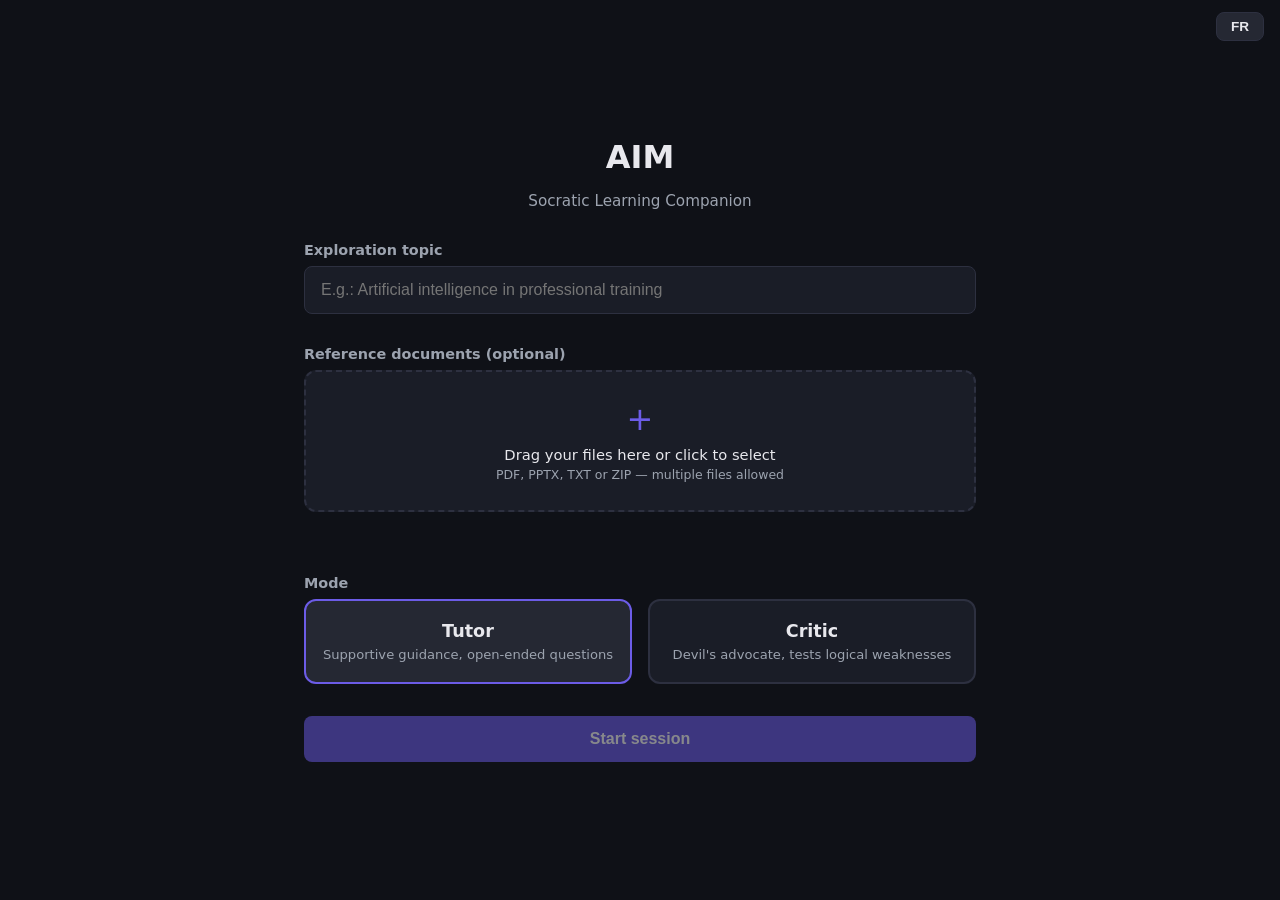
==== commit e63672e1: "Add EN/FR language toggle, English by default Interface is now in English by default with a FR butto" ====
--- a/static/index.html
+++ b/static/index.html
@@ -1,29 +1,32 @@
 <!DOCTYPE html>
-<html lang="fr">
+<html lang="en">
 <head>
     <meta charset="UTF-8">
     <meta name="viewport" content="width=device-width, initial-scale=1.0">
-    <title>AIM - Compagnon d'apprentissage</title>
+    <title>AIM - Learning Companion</title>
     <link rel="stylesheet" href="/static/style.css">
 </head>
 <body>
 
+    <!-- Language toggle (visible on all screens) -->
+    <button id="btn-lang" class="btn-lang" title="Switch language">FR</button>
+
     <!-- ===== Setup Screen ===== -->
     <div id="setup-screen" class="screen active">
         <h1>AIM</h1>
-        <p class="subtitle">Compagnon socratique d'apprentissage</p>
+        <p class="subtitle" data-i18n="subtitle">Socratic Learning Companion</p>
 
         <div class="form-group">
-            <label for="topic-input">Sujet d'exploration</label>
-            <input type="text" id="topic-input" placeholder="Ex : L'intelligence artificielle en formation professionnelle">
+            <label for="topic-input" data-i18n="topicLabel">Exploration topic</label>
+            <input type="text" id="topic-input" data-i18n-placeholder="topicPlaceholder" placeholder="E.g.: Artificial intelligence in professional training">
         </div>
 
         <div class="form-group">
-            <label>Documents de reference (optionnel)</label>
+            <label data-i18n="docsLabel">Reference documents (optional)</label>
             <div class="upload-zone" id="upload-zone">
                 <div class="upload-icon">+</div>
-                <div class="upload-text">Glisse tes fichiers ici ou clique pour selectionner</div>
-                <div class="upload-hint">PDF, PPTX, TXT ou ZIP — plusieurs fichiers possibles</div>
+                <div class="upload-text" data-i18n="uploadText">Drag your files here or click to select</div>
+                <div class="upload-hint" data-i18n="uploadHint">PDF, PPTX, TXT or ZIP — multiple files allowed</div>
                 <input type="file" id="file-input" multiple accept=".pdf,.pptx,.ppt,.txt,.zip" hidden>
             </div>
             <div class="upload-list" id="upload-list"></div>
@@ -31,20 +34,20 @@
         </div>
 
         <div class="form-group">
-            <label>Mode</label>
+            <label data-i18n="modeLabel">Mode</label>
             <div class="mode-selector">
                 <div class="mode-btn selected" data-mode="TUTOR">
-                    <div class="mode-title">Tuteur</div>
-                    <div class="mode-desc">Accompagnement bienveillant, questions ouvertes</div>
+                    <div class="mode-title" data-i18n="modeTutor">Tutor</div>
+                    <div class="mode-desc" data-i18n="modeTutorDesc">Supportive guidance, open-ended questions</div>
                 </div>
                 <div class="mode-btn" data-mode="CRITIC">
-                    <div class="mode-title">Critique</div>
-                    <div class="mode-desc">Avocat du diable, teste les failles logiques</div>
+                    <div class="mode-title" data-i18n="modeCritic">Critic</div>
+                    <div class="mode-desc" data-i18n="modeCriticDesc">Devil's advocate, tests logical weaknesses</div>
                 </div>
             </div>
         </div>
 
-        <button id="btn-start" class="btn-primary" disabled>Commencer la session</button>
+        <button id="btn-start" class="btn-primary" disabled data-i18n="btnStart">Start session</button>
     </div>
 
     <!-- ===== Chat Screen ===== -->
@@ -56,13 +59,13 @@
                 <span id="docs-badge" class="badge badge-docs" style="display:none"></span>
             </div>
             <div class="chat-header-right">
-                <button id="btn-end-session" class="btn-end">Terminer la session</button>
-                <button id="btn-reset" class="btn-reset">Recommencer</button>
+                <button id="btn-end-session" class="btn-end" data-i18n="btnEnd">End session</button>
+                <button id="btn-reset" class="btn-reset" data-i18n="btnRestart">Restart</button>
             </div>
         </div>
 
-        <div class="phase-indicator" id="phase-dots"></div>
-        <div class="phase-labels" id="phase-labels"></div>
+        <div class="phase-indicator" id="phase-dots" style="display:none"></div>
+        <div class="phase-labels" id="phase-labels" style="display:none"></div>
 
         <div class="messages" id="messages">
             <div class="typing-indicator" id="typing">
@@ -71,40 +74,40 @@
         </div>
 
         <div class="input-bar">
-            <input type="text" id="chat-input" placeholder="Tape ta reflexion ici...">
-            <button id="btn-send" class="btn-send">Envoyer</button>
+            <input type="text" id="chat-input" data-i18n-placeholder="chatPlaceholder" placeholder="Type your thoughts here...">
+            <button id="btn-send" class="btn-send" data-i18n="btnSend">Send</button>
         </div>
     </div>
 
     <!-- ===== Analysis Screen ===== -->
     <div id="analysis-screen" class="screen">
-        <h2>Rapport de session</h2>
+        <h2 data-i18n="reportTitle">Session Report</h2>
 
         <div class="scores-grid" id="scores-grid"></div>
 
         <div class="analysis-section">
-            <h3>Bilan</h3>
+            <h3 data-i18n="summaryTitle">Summary</h3>
             <p id="analysis-summary"></p>
         </div>
 
         <div class="analysis-section">
-            <h3>Points forts</h3>
+            <h3 data-i18n="strengthsTitle">Key strengths</h3>
             <ul id="analysis-strengths"></ul>
         </div>
 
         <div class="analysis-section">
-            <h3>Axes d'amelioration</h3>
+            <h3 data-i18n="weaknessesTitle">Areas for improvement</h3>
             <ul id="analysis-weaknesses"></ul>
         </div>
 
         <div class="analysis-section">
-            <h3>Rythme</h3>
-            <p>Reponses en moins de 8 secondes : <span id="rhythm-count" class="rhythm-badge">0</span></p>
+            <h3 data-i18n="rhythmTitle">Pace</h3>
+            <p><span data-i18n="rhythmText">Responses under 8 seconds:</span> <span id="rhythm-count" class="rhythm-badge">0</span></p>
         </div>
 
         <div class="analysis-actions">
-            <button id="btn-export" class="btn-secondary">Exporter JSON</button>
-            <button id="btn-new-session" class="btn-primary">Nouvelle session</button>
+            <button id="btn-export" class="btn-secondary" data-i18n="btnExport">Export JSON</button>
+            <button id="btn-new-session" class="btn-primary" data-i18n="btnNewSession">New session</button>
         </div>
     </div>
 
--- a/static/style.css
+++ b/static/style.css
@@ -15,6 +15,25 @@
     --radius-sm: 8px;
 }
 
+.btn-lang {
+    position: fixed;
+    top: 12px;
+    right: 16px;
+    z-index: 100;
+    background: var(--bg-tertiary);
+    color: var(--text-primary);
+    border: 1px solid var(--border);
+    border-radius: var(--radius-sm);
+    padding: 6px 14px;
+    font-size: 0.85rem;
+    font-weight: 600;
+    cursor: pointer;
+    transition: background 0.2s;
+}
+.btn-lang:hover {
+    background: var(--accent);
+}
+
 *, *::before, *::after { box-sizing: border-box; margin: 0; padding: 0; }
 
 body {
